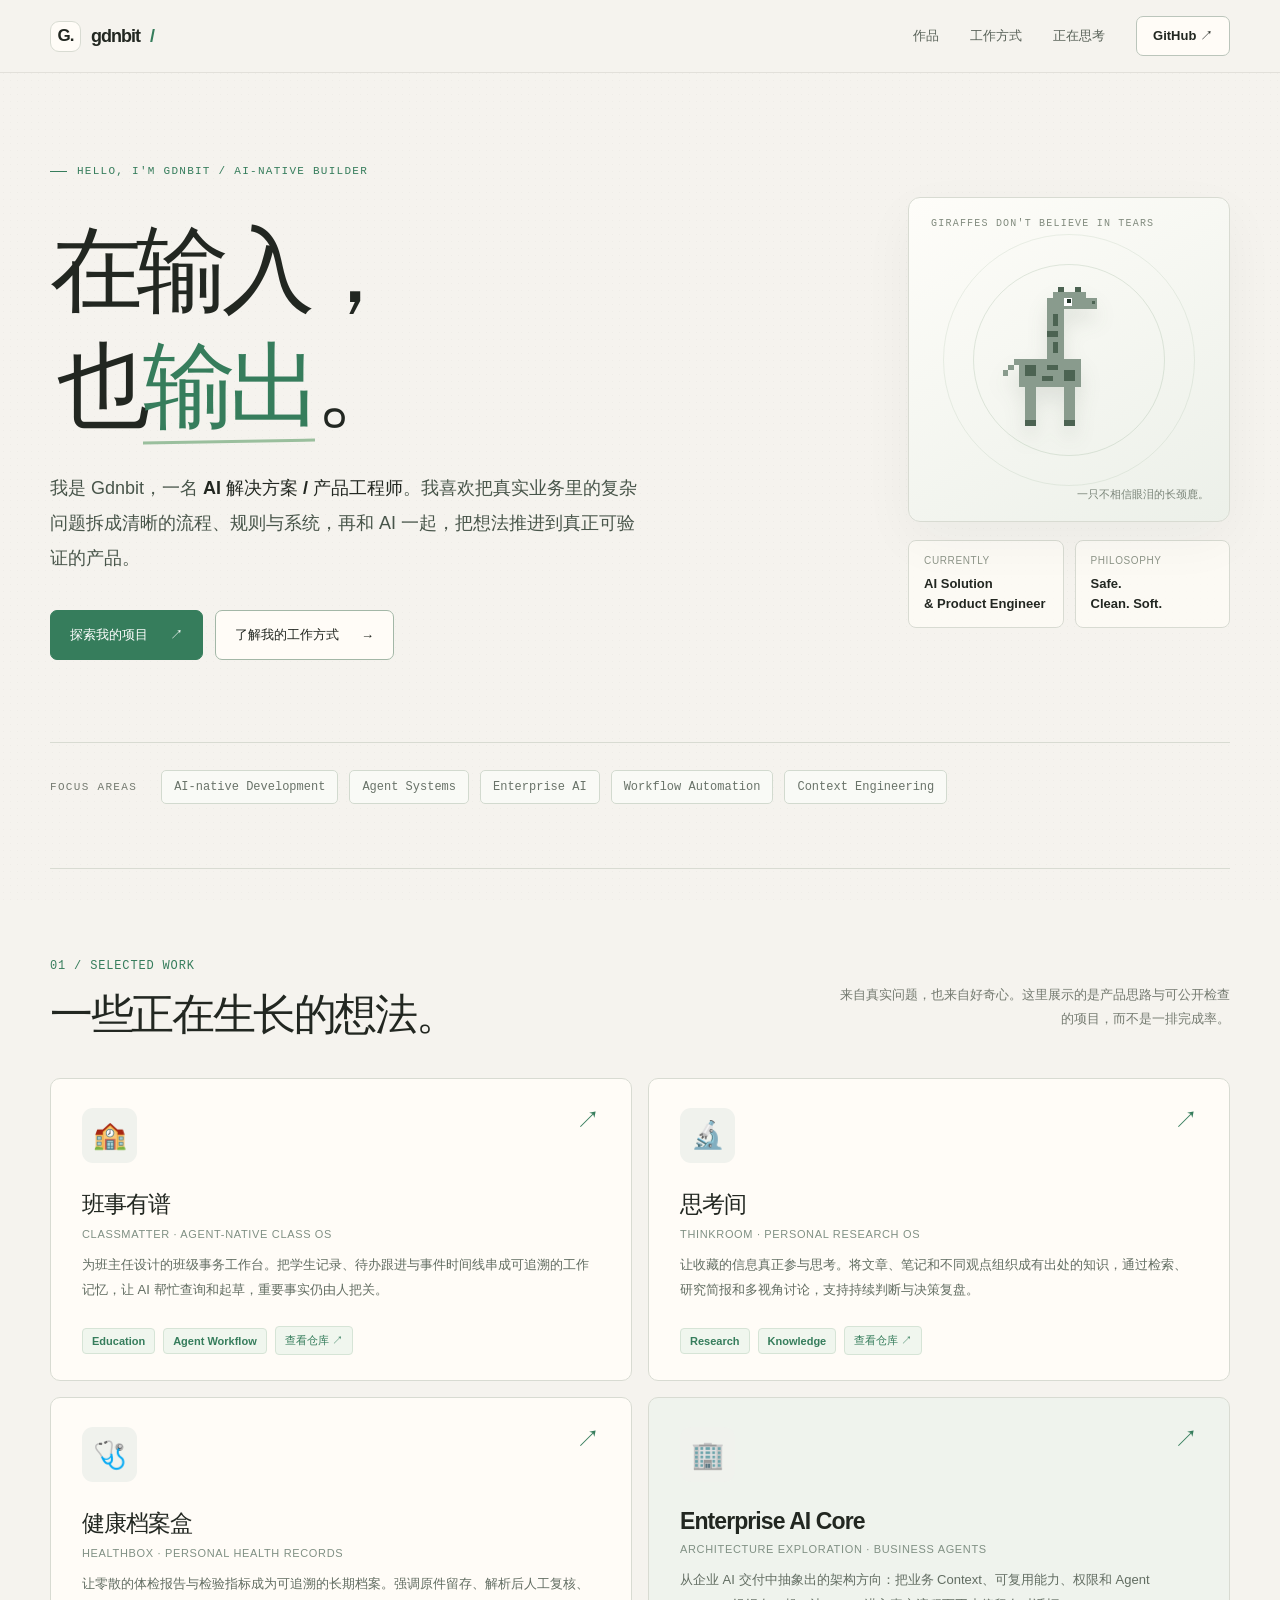
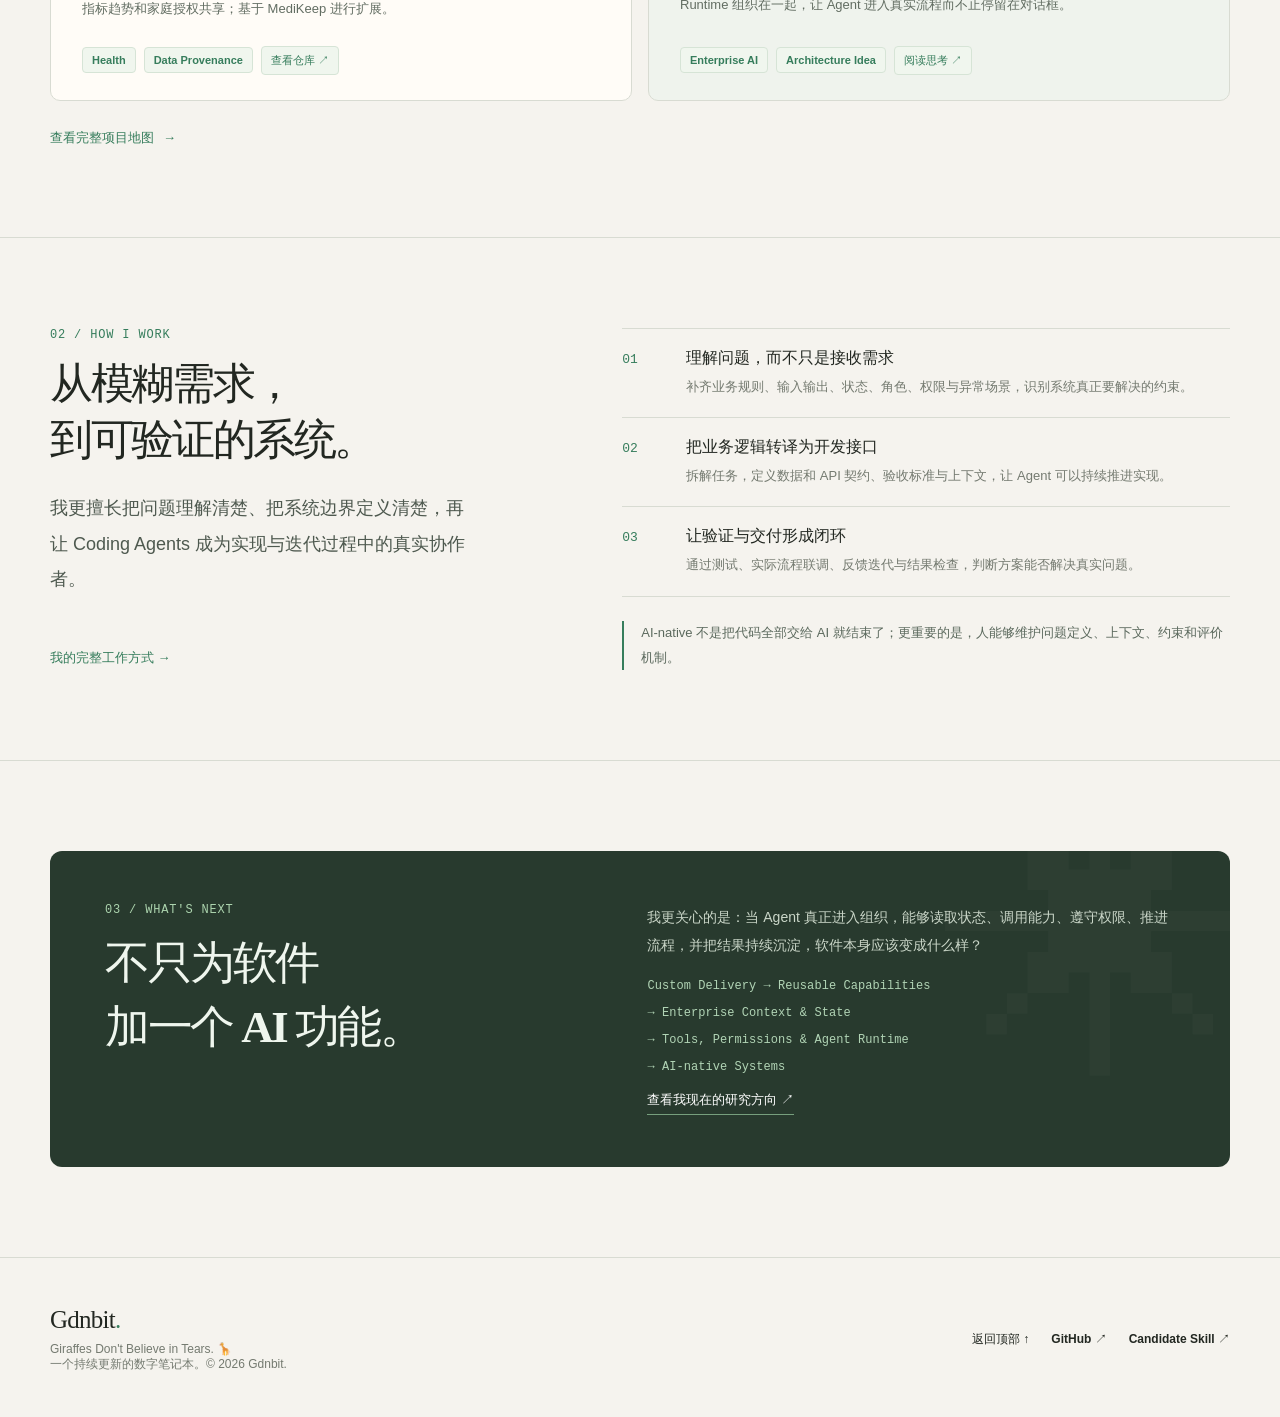
==== docs/index.html @ 3e3e1d77 "feat(portfolio): add standalone static portfolio site ready for GitHub Pages" ====
<!doctype html>
<html lang="zh-CN">
<head>
  <meta charset="utf-8">
  <meta name="viewport" content="width=device-width, initial-scale=1, viewport-fit=cover">
  <meta name="theme-color" content="#f5f3ee">
  <meta name="description" content="Gdnbit — AI 解决方案与产品工程师。把真实业务需求拆成流程、规则与系统，用 AI-native 的方式实现、验证和交付。作品集：ClassMatter、ThinkRoom、HealthBox。">
  <meta property="og:type" content="website">
  <meta property="og:locale" content="zh_CN">
  <meta property="og:title" content="Gdnbit · 在输入，也输出">
  <meta property="og:description" content="AI Solution & Product Engineer. Business → Systems → Agents → Outcomes.">
  <meta name="color-scheme" content="light dark">
  <title>Gdnbit · 在输入，也输出 — AI Solution & Product Engineer</title>
  <style>
    :root{--bg:#f5f3ee;--paper:#fffcf7;--ink:#222721;--muted:#747a70;--line:#d8dbd2;--green:#367d5c;--green-soft:#e8f0e7;--orange:#b07b48;--shadow:0 18px 54px rgba(33,43,35,.045);font-synthesis:none;color-scheme:light}
    *{box-sizing:border-box}
    html{scroll-behavior:smooth;scroll-padding-top:88px}
    body{margin:0;background:var(--bg);color:var(--ink);font-family:-apple-system,BlinkMacSystemFont,"Segoe UI","Noto Sans SC","Microsoft YaHei",sans-serif;-webkit-font-smoothing:antialiased}
    body::before{content:"";position:fixed;inset:0;pointer-events:none;background-image:radial-gradient(#72786c 0.46px,transparent 0.46px);background-size:7px 7px;opacity:.045;z-index:0}
    a{color:inherit;text-decoration:none}
    a:focus-visible,button:focus-visible{outline:3px solid var(--green);outline-offset:4px;border-radius:3px}
    ::selection{background:#b6d6bb;color:#1b2c1f}
    .wrap{width:min(1180px,calc(100% - 72px));margin-inline:auto;position:relative}
    .top{position:sticky;top:0;z-index:10;backdrop-filter:blur(16px);-webkit-backdrop-filter:blur(16px);border-bottom:1px solid rgba(153,161,150,.22);background:rgba(245,243,238,.9)}
    .top .wrap{height:72px;display:flex;align-items:center;justify-content:space-between;gap:20px}
    .brand{display:inline-flex;align-items:center;gap:10px;font-size:18px;letter-spacing:-.055em;font-weight:800}
    .brand-mark{width:31px;height:31px;display:grid;place-items:center;border:1px solid var(--line);border-radius:9px;background:var(--paper);font-size:17px;font-weight:650}
    .nav{display:flex;align-items:center;gap:31px;font-size:13px;color:#596259}
    .nav a{transition:color .2s}
    .nav a:hover{color:var(--green)}
    .nav .nav-highlight{padding:10px 16px;border:1px solid #bbc5bb;border-radius:7px;background:var(--paper);font-weight:650;color:var(--ink)}
    .nav .nav-highlight:hover{border-color:var(--green);color:var(--green)}
    .hero{padding:91px 0 81px;min-height:670px;display:grid;grid-template-columns:minmax(0,1.42fr) minmax(260px,.58fr);gap:70px;align-items:center;border-bottom:1px solid var(--line)}
    .eyebrow{font-family:"SFMono-Regular",Consolas,Monaco,monospace;letter-spacing:.115em;font-size:11px;color:var(--green);text-transform:uppercase;display:flex;gap:10px;align-items:center}
    .eyebrow::before{content:"";width:17px;height:1px;background:var(--green)}
    h1,h2,h3,p{margin-top:0}
    h1{font-family:Georgia,"Songti SC","Noto Serif SC",SimSun,serif;font-weight:550;font-size:clamp(57px,7.3vw,102px);line-height:1.24;letter-spacing:-.075em;margin:36px 0 26px}
    h1 .offset{display:block;padding-left:.08em}
    h1 em{font-style:normal;color:var(--green);font-weight:700;position:relative}
    h1 em::after{content:"";position:absolute;bottom:-.05em;left:0;width:100%;height:3px;background:#9abf9d;transform:rotate(-1deg)}
    .lede{font-size:18px;line-height:1.95;color:#48554a;max-width:600px}
    .lede strong{color:var(--ink);font-weight:650}
    .hero-actions{display:flex;flex-wrap:wrap;align-items:center;gap:12px;margin-top:34px}
    .btn{display:inline-flex;align-items:center;gap:22px;justify-content:center;padding:14px 19px;min-height:50px;border:1px solid #a3b7a7;border-radius:7px;font-size:13px;font-weight:700;transition:transform .18s,background .18s,border-color .18s}
    .btn:hover{transform:translateY(-2px)}
    .btn-primary{background:var(--green);border-color:var(--green);color:white}
    .btn-primary:hover{background:#286b4b}
    .btn-secondary{background:var(--paper);color:var(--ink)}
    .btn-secondary:hover{border-color:var(--green)}
    .hero-side{align-self:stretch;display:flex;flex-direction:column;justify-content:center;gap:18px}
    .mascot-card{border:1px solid var(--line);border-radius:12px;background:linear-gradient(150deg,#fefdf9,#ecf0e9);height:325px;display:flex;flex-direction:column;justify-content:center;align-items:center;position:relative;overflow:hidden;box-shadow:var(--shadow)}
    .mascot-card::before{content:"";width:250px;height:250px;border:1px solid rgba(100,141,103,.12);position:absolute;border-radius:50%}
    .mascot-card::after{content:"";width:190px;height:190px;border:1px solid rgba(100,141,103,.18);position:absolute;border-radius:50%}
    .giraffe{width:145px;position:relative;z-index:1;filter:drop-shadow(0 12px 10px rgba(43,67,42,.11));animation:bob 5s ease-in-out infinite}
    .side-label{position:absolute;left:22px;top:20px;font:10px Consolas,monospace;letter-spacing:.12em;color:#818b7e}
    .side-caption{position:absolute;right:20px;bottom:19px;font-size:11px;color:#7a8579}
    .side-facts{display:grid;grid-template-columns:1fr 1fr;gap:11px}
    .fact{border:1px solid var(--line);border-radius:8px;padding:14px 15px;background:rgba(255,252,247,.72)}
    .fact .label{font-size:10px;color:#8d9588;letter-spacing:.06em;text-transform:uppercase}
    .fact b{font-size:13px;display:block;line-height:1.5;margin-top:8px;font-weight:650}
    .ticker{display:flex;gap:11px;align-items:center;flex-wrap:wrap;padding:27px 0 64px;border-bottom:1px solid var(--line)}
    .ticker-label{font-size:11px;letter-spacing:.12em;color:var(--muted);font-family:Consolas,monospace;margin-right:13px}
    .tag{font:12px Consolas,monospace;color:#697369;border:1px solid #d2dacf;border-radius:5px;padding:9px 12px;background:#f9faf6}
    section.area{padding:90px 0;border-bottom:1px solid var(--line)}
    .section-head{display:flex;align-items:end;justify-content:space-between;gap:22px;margin-bottom:35px}
    .section-number{font:12px Consolas,monospace;color:var(--green);margin-bottom:14px;letter-spacing:.07em}
    h2{font-size:clamp(30px,3.5vw,43px);letter-spacing:-.055em;font-weight:750;line-height:1.3;margin-bottom:0}
    .section-sub{font-size:13px;color:var(--muted);line-height:1.8;max-width:390px;text-align:right}
    .project-grid{display:grid;grid-template-columns:repeat(2,minmax(0,1fr));gap:16px}
    .project{border:1px solid var(--line);background:var(--paper);padding:29px 31px 25px;min-height:280px;border-radius:10px;display:flex;flex-direction:column;transition:transform .22s,box-shadow .22s,border-color .22s}
    .project:hover{transform:translateY(-4px);box-shadow:var(--shadow);border-color:#b2c2b3}
    .project-top{display:flex;align-items:start;justify-content:space-between;gap:20px}
    .project-icon{font-size:27px;display:grid;place-items:center;width:55px;height:55px;border-radius:11px;background:#f0f2ed}
    .project-arrow{font-size:24px;color:var(--green);line-height:1;transition:transform .2s}
    .project:hover .project-arrow{transform:translate(3px,-3px)}
    .project h3{font-size:23px;letter-spacing:-.04em;margin:26px 0 8px}
    .project .english{color:#809084;font-size:11px;letter-spacing:.06em}
    .project p{font-size:13px;color:#626d62;line-height:1.9;margin:13px 0 24px;flex:1}
    .project .project-foot{font-size:11px;color:var(--green);display:flex;align-items:center;gap:8px;flex-wrap:wrap;font-weight:650}
    .project .project-foot span{border:1px solid #d6e4d6;background:#f0f6ee;border-radius:4px;padding:6px 9px}
    .project:last-child{background:#eff3ed}
    .more-link{display:inline-flex;align-items:center;gap:9px;font-size:13px;color:var(--green);font-weight:650;margin-top:28px}
    .more-link:hover{text-decoration:underline;text-underline-offset:4px}
    .work-grid{display:grid;grid-template-columns:.9fr 1.1fr;gap:75px}
    .work-intro{font-size:18px;line-height:1.95;color:#4e594f;max-width:420px;margin:24px 0}
    .work-points{border-top:1px solid var(--line)}
    .work-point{display:grid;grid-template-columns:52px 1fr;gap:12px;padding:19px 0;border-bottom:1px solid var(--line)}
    .work-point .idx{font:13px Consolas,monospace;color:var(--green);padding-top:4px}
    .work-point h3{font-size:16px;margin-bottom:6px}
    .work-point p{font-size:13px;color:var(--muted);line-height:1.8;margin-bottom:0}
    .note{border-left:2px solid var(--green);padding-left:17px;color:#5b695d;font-size:13px;line-height:1.9;margin-top:24px}
    .now-card{background:#283a2e;border-radius:12px;padding:52px 55px;display:grid;grid-template-columns:.95fr 1.05fr;gap:65px;color:#eff6ee;overflow:hidden;position:relative}
    .now-card::after{content:"✳";position:absolute;top:-100px;right:-45px;font-size:330px;color:rgba(255,255,255,.025)}
    .now-card .section-number{color:#acd4ae}
    .now-card h2{font-family:Georgia,"Songti SC","Noto Serif SC",serif;font-weight:600;font-size:clamp(34px,3.5vw,50px);line-height:1.43}
    .now-card p{color:#cad6c8;font-size:14px;line-height:2}
    .now-card .chain{font:12px/2.25 Consolas,monospace;color:#b1d4b5;letter-spacing:.005em}
    .now-card a{color:white;display:inline-flex;gap:8px;align-items:center;border-bottom:1px solid #769f7d;padding-bottom:5px;font-size:13px;margin-top:10px}
    .footer{padding:48px 0 44px;display:flex;justify-content:space-between;align-items:center;gap:26px}
    .footer .signature{font:25px Georgia,serif;letter-spacing:-.03em}
    .footer .fine{font-size:12px;color:var(--muted);margin-top:8px}
    .footer .links{display:flex;gap:22px;font-size:12px;font-weight:650}
    .footer .links a:hover{color:var(--green)}
    .sr-only{position:absolute;width:1px;height:1px;padding:0;margin:-1px;overflow:hidden;clip:rect(0,0,0,0);white-space:nowrap;border:0}
    @keyframes bob{0%,100%{transform:translateY(0) rotate(-1deg)}50%{transform:translateY(-8px) rotate(1deg)}}
    @media(max-width:900px){
      .wrap{width:min(100% - 44px,720px)}.hero{grid-template-columns:1fr;min-height:auto;padding:76px 0 55px;gap:46px}.hero-side{display:grid;grid-template-columns:1fr .65fr;gap:15px}
      .mascot-card{height:215px}.giraffe{width:110px}.side-facts{grid-template-columns:1fr;align-content:center}.fact{padding:15px}
      .work-grid{grid-template-columns:1fr;gap:25px}.now-card{gap:22px;padding:35px;grid-template-columns:1fr}.ticker{padding-bottom:42px}
    }
    @media(max-width:600px){
      .wrap{width:calc(100% - 36px)}.top .wrap{height:64px}.brand{font-size:17px}.nav{gap:13px;font-size:12px}.nav a:nth-child(2),.nav a:nth-child(3){display:none}
      .nav .nav-highlight{padding:9px 11px}.hero{padding:55px 0 42px;gap:32px}h1{font-size:clamp(52px,13vw,78px);margin:30px 0 21px}.lede{font-size:15px}
      .hero-side{grid-template-columns:1fr .86fr}.mascot-card{height:174px}.giraffe{width:89px}.side-label{font-size:9px;left:12px;top:12px}.side-caption{display:none}
      .fact{padding:9px 11px}.fact .label{font-size:9px}.fact b{font-size:11px;margin-top:4px}
      .hero-actions{gap:10px}.btn{min-height:47px;padding:12px 13px;font-size:12px;gap:10px}
      .ticker{padding:19px 0 37px;gap:8px}.ticker-label{display:block;width:100%}.tag{padding:7px 9px;font-size:10px}
      section.area{padding:67px 0}.section-head{display:block}.section-sub{text-align:left;margin:14px 0 0}
      .project-grid{grid-template-columns:1fr;gap:12px}.project{padding:24px;min-height:245px}.project h3{margin-top:19px}.project p{margin-bottom:16px}
      .now-card{padding:28px 23px}.footer{align-items:start;flex-direction:column;gap:22px;padding:37px 0}.footer .links{gap:18px}
    }
    @media(prefers-reduced-motion:reduce){html{scroll-behavior:auto}.giraffe{animation:none}.project,.btn,.project-arrow{transition:none}}
    @media(prefers-color-scheme:dark){
      :root{--bg:#171d18;--paper:#202820;--ink:#edf3e9;--muted:#9aa99a;--line:#3d4b3e;--green:#91c79f;--green-soft:#24392a;--shadow:0 18px 54px rgba(0,0,0,.18);color-scheme:dark}
      .top{background:rgba(23,29,24,.90);border-color:#425144}.brand-mark,.nav .nav-highlight{background:var(--paper)}
      .nav{color:#bdcabb}.lede,.work-intro{color:#b9c9b7}.fact{background:#242e24}.fact .label{color:#a6b6a5}
      .mascot-card{background:linear-gradient(150deg,#273327,#1f2921)}.mascot-card::before,.mascot-card::after{border-color:rgba(150,194,148,.13)}
      .tag{background:#222c23;border-color:#425144;color:#b2c9b5}.project{background:var(--paper)}.project:last-child{background:#28372b}
      .project-icon{background:#303d31}.project p{color:#bbc9ba}.project .project-foot span{background:#2e4433;border-color:#446449}
      .note{color:#bacbbb}.side-label,.side-caption,.project .english{color:#a6b6a3}.now-card{background:#284232}
    }
  </style>
</head>
<body>
  <a class="sr-only" href="#main">跳转到主要内容</a>
  <header class="top">
    <div class="wrap">
      <a class="brand" href="#top" aria-label="Gdnbit 网站首页"><span class="brand-mark" aria-hidden="true">G.</span> gdnbit<span style="color:var(--green)">/</span></a>
      <nav class="nav" aria-label="主要导航">
        <a href="#projects">作品</a><a href="#approach">工作方式</a><a href="#thinking">正在思考</a>
        <a class="nav-highlight" href="https://github.com/Gdnbit" target="_blank" rel="noopener noreferrer">GitHub ↗</a>
      </nav>
    </div>
  </header>

  <main id="main">
    <div class="wrap" id="top">
      <div class="hero">
        <div>
          <div class="eyebrow">Hello, I'm Gdnbit / AI-native builder</div>
          <h1>在输入，<span class="offset">也<em>输出</em>。</span></h1>
          <p class="lede">我是 Gdnbit，一名 <strong>AI 解决方案 / 产品工程师</strong>。我喜欢把真实业务里的复杂问题拆成清晰的流程、规则与系统，再和 AI 一起，把想法推进到真正可验证的产品。</p>
          <div class="hero-actions">
            <a class="btn btn-primary" href="#projects">探索我的项目 <span aria-hidden="true">↗</span></a>
            <a class="btn btn-secondary" href="https://github.com/Gdnbit/Gdnbit/blob/main/WORK.md" target="_blank" rel="noopener noreferrer">了解我的工作方式 <span aria-hidden="true">→</span></a>
          </div>
        </div>
        <aside class="hero-side" aria-label="关于 Gdnbit">
          <div class="mascot-card">
            <span class="side-label">GIRAFFES DON'T BELIEVE IN TEARS</span>
            <svg class="giraffe" viewBox="0 0 26 28" xmlns="http://www.w3.org/2000/svg" role="img" aria-label="Gdnbit 的像素长颈鹿标志" shape-rendering="crispEdges">
              <g fill="#899b8d"><rect x="3" y="14" width="1" height="1"/><rect x="2" y="15" width="1" height="1"/><rect x="1" y="16" width="1" height="1"/><rect x="4" y="14" width="11" height="5"/><rect x="5" y="19" width="2" height="6"/><rect x="12" y="19" width="2" height="6"/><rect x="9" y="5" width="3" height="9"/><rect x="10" y="2" width="6" height="1"/><rect x="9" y="3" width="7" height="2"/><rect x="16" y="3" width="2" height="2"/></g>
              <g fill="#4c6352"><rect x="5" y="15" width="2" height="2"/><rect x="9" y="15" width="2" height="1"/><rect x="8" y="17" width="2" height="1"/><rect x="12" y="16" width="2" height="2"/><rect x="5" y="25" width="2" height="1"/><rect x="12" y="25" width="2" height="1"/><rect x="10" y="6" width="1" height="2"/><rect x="9" y="9" width="2" height="1"/><rect x="10" y="11" width="1" height="2"/><rect x="11" y="1" width="1" height="1"/><rect x="14" y="1" width="1" height="1"/><rect x="17" y="3.5" width=".6" height=".6"/></g>
              <rect x="12" y="3" width="1.5" height="1.5" rx=".3" fill="#ffffff"/><rect x="12.5" y="3.3" width=".7" height=".7" fill="#23362b"/>
            </svg>
            <span class="side-caption">一只不相信眼泪的长颈鹿。</span>
          </div>
          <div class="side-facts">
            <div class="fact"><div class="label">CURRENTLY</div><b>AI Solution<br> & Product Engineer</b></div>
            <div class="fact"><div class="label">PHILOSOPHY</div><b>Safe.<br> Clean. Soft.</b></div>
          </div>
        </aside>
      </div>
      <div class="ticker" aria-label="关注的领域"><span class="ticker-label">FOCUS AREAS</span><span class="tag">AI-native Development</span><span class="tag">Agent Systems</span><span class="tag">Enterprise AI</span><span class="tag">Workflow Automation</span><span class="tag">Context Engineering</span></div>
    </div>

    <section class="area" id="projects" aria-labelledby="project-title">
      <div class="wrap">
        <div class="section-head">
          <div><div class="section-number">01 / SELECTED WORK</div><h2 id="project-title">一些正在生长的想法。</h2></div>
          <p class="section-sub">来自真实问题，也来自好奇心。这里展示的是产品思路与可公开检查的项目，而不是一排完成率。</p>
        </div>
        <div class="project-grid">
          <a class="project" href="https://github.com/Gdnbit/classmatter" target="_blank" rel="noopener noreferrer">
            <div class="project-top"><span class="project-icon" aria-hidden="true">🏫</span><span class="project-arrow" aria-hidden="true">↗</span></div>
            <h3>班事有谱</h3><span class="english">CLASSMATTER · AGENT-NATIVE CLASS OS</span>
            <p>为班主任设计的班级事务工作台。把学生记录、待办跟进与事件时间线串成可追溯的工作记忆，让 AI 帮忙查询和起草，重要事实仍由人把关。</p>
            <div class="project-foot"><span>Education</span><span>Agent Workflow</span><span>查看仓库 ↗</span></div>
          </a>
          <a class="project" href="https://github.com/Gdnbit/thinkroom" target="_blank" rel="noopener noreferrer">
            <div class="project-top"><span class="project-icon" aria-hidden="true">🔬</span><span class="project-arrow" aria-hidden="true">↗</span></div>
            <h3>思考间</h3><span class="english">THINKROOM · PERSONAL RESEARCH OS</span>
            <p>让收藏的信息真正参与思考。将文章、笔记和不同观点组织成有出处的知识，通过检索、研究简报和多视角讨论，支持持续判断与决策复盘。</p>
            <div class="project-foot"><span>Research</span><span>Knowledge</span><span>查看仓库 ↗</span></div>
          </a>
          <a class="project" href="https://github.com/Gdnbit/healthbox" target="_blank" rel="noopener noreferrer">
            <div class="project-top"><span class="project-icon" aria-hidden="true">🩺</span><span class="project-arrow" aria-hidden="true">↗</span></div>
            <h3>健康档案盒</h3><span class="english">HEALTHBOX · PERSONAL HEALTH RECORDS</span>
            <p>让零散的体检报告与检验指标成为可追溯的长期档案。强调原件留存、解析后人工复核、指标趋势和家庭授权共享；基于 MediKeep 进行扩展。</p>
            <div class="project-foot"><span>Health</span><span>Data Provenance</span><span>查看仓库 ↗</span></div>
          </a>
          <a class="project" href="https://github.com/Gdnbit/Gdnbit/blob/main/NOW.md" target="_blank" rel="noopener noreferrer">
            <div class="project-top"><span class="project-icon" aria-hidden="true">🏢</span><span class="project-arrow" aria-hidden="true">↗</span></div>
            <h3>Enterprise AI Core</h3><span class="english">ARCHITECTURE EXPLORATION · BUSINESS AGENTS</span>
            <p>从企业 AI 交付中抽象出的架构方向：把业务 Context、可复用能力、权限和 Agent Runtime 组织在一起，让 Agent 进入真实流程而不止停留在对话框。</p>
            <div class="project-foot"><span>Enterprise AI</span><span>Architecture Idea</span><span>阅读思考 ↗</span></div>
          </a>
        </div>
        <a class="more-link" href="https://github.com/Gdnbit/Gdnbit/blob/main/PROJECTS.md" target="_blank" rel="noopener noreferrer">查看完整项目地图 <span aria-hidden="true">→</span></a>
      </div>
    </section>

    <section class="area" id="approach" aria-labelledby="approach-title">
      <div class="wrap work-grid">
        <div>
          <div class="section-number">02 / HOW I WORK</div>
          <h2 id="approach-title">从模糊需求，<br>到可验证的系统。</h2>
          <p class="work-intro">我更擅长把问题理解清楚、把系统边界定义清楚，再让 Coding Agents 成为实现与迭代过程中的真实协作者。</p>
          <a class="more-link" href="https://github.com/Gdnbit/Gdnbit/blob/main/WORK.md" target="_blank" rel="noopener noreferrer">我的完整工作方式 →</a>
        </div>
        <div class="work-points">
          <div class="work-point"><div class="idx">01</div><div><h3>理解问题，而不只是接收需求</h3><p>补齐业务规则、输入输出、状态、角色、权限与异常场景，识别系统真正要解决的约束。</p></div></div>
          <div class="work-point"><div class="idx">02</div><div><h3>把业务逻辑转译为开发接口</h3><p>拆解任务，定义数据和 API 契约、验收标准与上下文，让 Agent 可以持续推进实现。</p></div></div>
          <div class="work-point"><div class="idx">03</div><div><h3>让验证与交付形成闭环</h3><p>通过测试、实际流程联调、反馈迭代与结果检查，判断方案能否解决真实问题。</p></div></div>
          <div class="note">AI-native 不是把代码全部交给 AI 就结束了；更重要的是，人能够维护问题定义、上下文、约束和评价机制。</div>
        </div>
      </div>
    </section>

    <section class="area" id="thinking" aria-labelledby="thinking-title">
      <div class="wrap">
        <div class="now-card">
          <div>
            <div class="section-number">03 / WHAT'S NEXT</div>
            <h2 id="thinking-title">不只为软件<br>加一个 AI 功能。</h2>
          </div>
          <div>
            <p>我更关心的是：当 Agent 真正进入组织，能够读取状态、调用能力、遵守权限、推进流程，并把结果持续沉淀，软件本身应该变成什么样？</p>
            <div class="chain" aria-label="研究路径">Custom Delivery → Reusable Capabilities<br>→ Enterprise Context &amp; State<br>→ Tools, Permissions &amp; Agent Runtime<br>→ AI-native Systems</div>
            <a href="https://github.com/Gdnbit/Gdnbit/blob/main/NOW.md" target="_blank" rel="noopener noreferrer">查看我现在的研究方向 ↗</a>
          </div>
        </div>
      </div>
    </section>
  </main>
  <footer class="wrap footer">
    <div><div class="signature">Gdnbit<span style="color:var(--green)">.</span></div><div class="fine">Giraffes Don't Believe in Tears. 🦒<br>一个持续更新的数字笔记本。© <span id="year">2026</span> Gdnbit.</div></div>
    <div class="links"><a href="#top">返回顶部 ↑</a><a href="https://github.com/Gdnbit" target="_blank" rel="noopener noreferrer">GitHub ↗</a><a href="https://github.com/Gdnbit/Gdnbit/tree/main/skills/gdnbit-candidate" target="_blank" rel="noopener noreferrer">Candidate Skill ↗</a></div>
  </footer>
  <script>document.getElementById('year').textContent=new Date().getFullYear();</script>
</body>
</html>
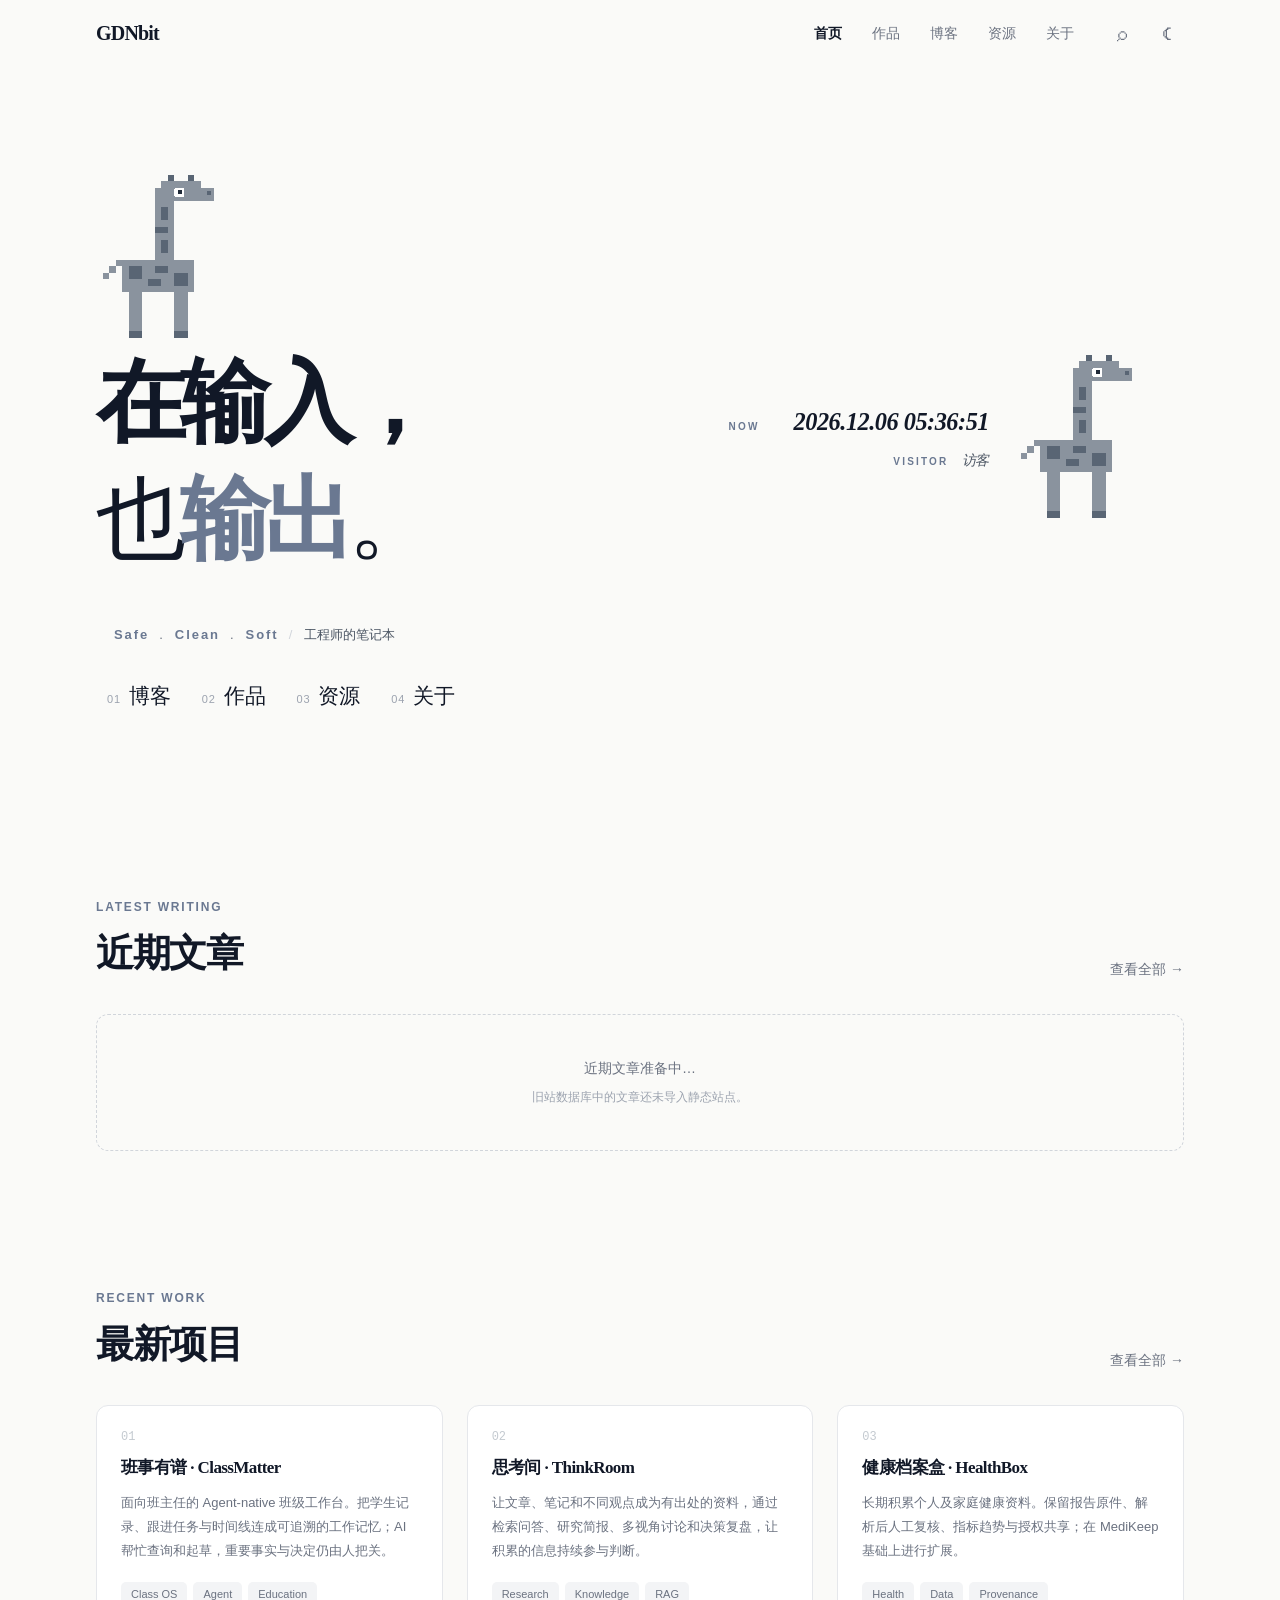
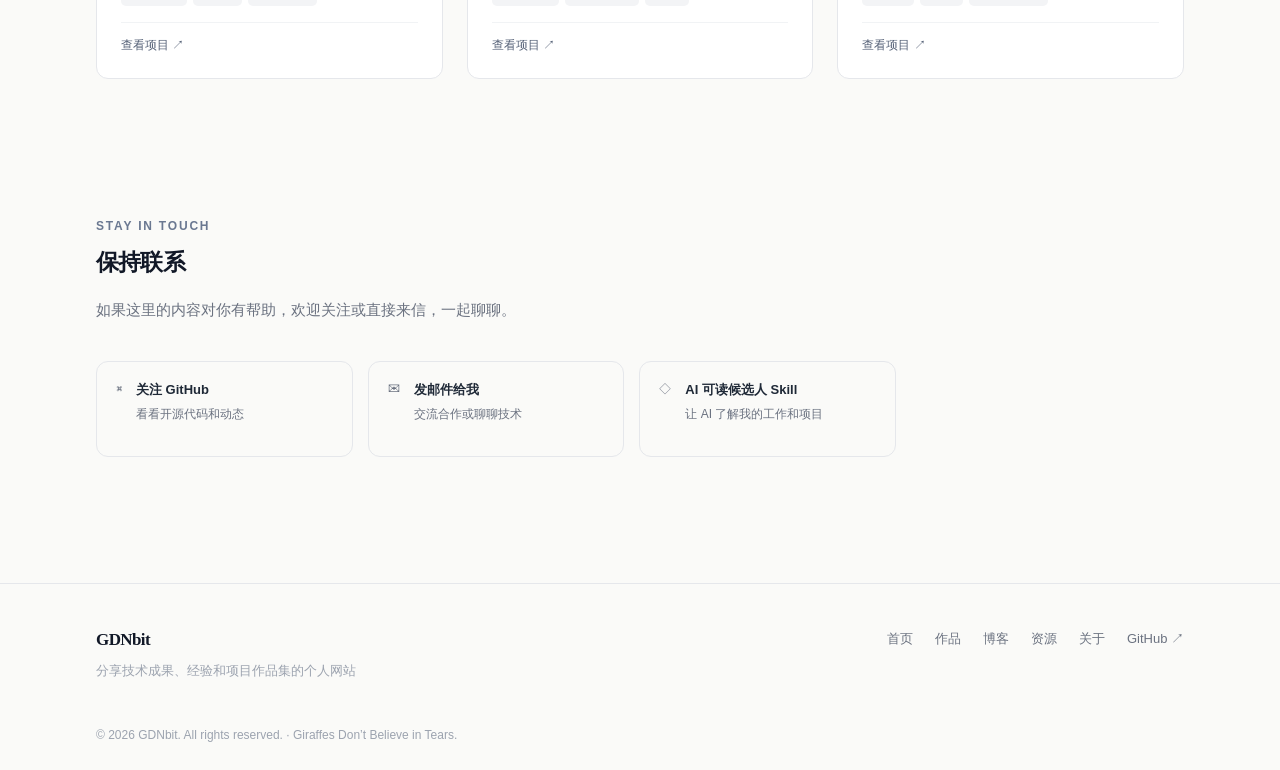
==== commit 87b99fa3: "feat(portfolio): replace redesigned homepage with layout faithful to original GDNbit-Web frontend" ====
--- a/docs/index.html
+++ b/docs/index.html
@@ -1,252 +1,17 @@
 <!doctype html>
-<html lang="zh-CN">
-<head>
-  <meta charset="utf-8">
-  <meta name="viewport" content="width=device-width, initial-scale=1, viewport-fit=cover">
-  <meta name="theme-color" content="#f5f3ee">
-  <meta name="description" content="Gdnbit — AI 解决方案与产品工程师。把真实业务需求拆成流程、规则与系统，用 AI-native 的方式实现、验证和交付。作品集：ClassMatter、ThinkRoom、HealthBox。">
-  <meta property="og:type" content="website">
-  <meta property="og:locale" content="zh_CN">
-  <meta property="og:title" content="Gdnbit · 在输入，也输出">
-  <meta property="og:description" content="AI Solution & Product Engineer. Business → Systems → Agents → Outcomes.">
-  <meta name="color-scheme" content="light dark">
-  <title>Gdnbit · 在输入，也输出 — AI Solution & Product Engineer</title>
-  <style>
-    :root{--bg:#f5f3ee;--paper:#fffcf7;--ink:#222721;--muted:#747a70;--line:#d8dbd2;--green:#367d5c;--green-soft:#e8f0e7;--orange:#b07b48;--shadow:0 18px 54px rgba(33,43,35,.045);font-synthesis:none;color-scheme:light}
-    *{box-sizing:border-box}
-    html{scroll-behavior:smooth;scroll-padding-top:88px}
-    body{margin:0;background:var(--bg);color:var(--ink);font-family:-apple-system,BlinkMacSystemFont,"Segoe UI","Noto Sans SC","Microsoft YaHei",sans-serif;-webkit-font-smoothing:antialiased}
-    body::before{content:"";position:fixed;inset:0;pointer-events:none;background-image:radial-gradient(#72786c 0.46px,transparent 0.46px);background-size:7px 7px;opacity:.045;z-index:0}
-    a{color:inherit;text-decoration:none}
-    a:focus-visible,button:focus-visible{outline:3px solid var(--green);outline-offset:4px;border-radius:3px}
-    ::selection{background:#b6d6bb;color:#1b2c1f}
-    .wrap{width:min(1180px,calc(100% - 72px));margin-inline:auto;position:relative}
-    .top{position:sticky;top:0;z-index:10;backdrop-filter:blur(16px);-webkit-backdrop-filter:blur(16px);border-bottom:1px solid rgba(153,161,150,.22);background:rgba(245,243,238,.9)}
-    .top .wrap{height:72px;display:flex;align-items:center;justify-content:space-between;gap:20px}
-    .brand{display:inline-flex;align-items:center;gap:10px;font-size:18px;letter-spacing:-.055em;font-weight:800}
-    .brand-mark{width:31px;height:31px;display:grid;place-items:center;border:1px solid var(--line);border-radius:9px;background:var(--paper);font-size:17px;font-weight:650}
-    .nav{display:flex;align-items:center;gap:31px;font-size:13px;color:#596259}
-    .nav a{transition:color .2s}
-    .nav a:hover{color:var(--green)}
-    .nav .nav-highlight{padding:10px 16px;border:1px solid #bbc5bb;border-radius:7px;background:var(--paper);font-weight:650;color:var(--ink)}
-    .nav .nav-highlight:hover{border-color:var(--green);color:var(--green)}
-    .hero{padding:91px 0 81px;min-height:670px;display:grid;grid-template-columns:minmax(0,1.42fr) minmax(260px,.58fr);gap:70px;align-items:center;border-bottom:1px solid var(--line)}
-    .eyebrow{font-family:"SFMono-Regular",Consolas,Monaco,monospace;letter-spacing:.115em;font-size:11px;color:var(--green);text-transform:uppercase;display:flex;gap:10px;align-items:center}
-    .eyebrow::before{content:"";width:17px;height:1px;background:var(--green)}
-    h1,h2,h3,p{margin-top:0}
-    h1{font-family:Georgia,"Songti SC","Noto Serif SC",SimSun,serif;font-weight:550;font-size:clamp(57px,7.3vw,102px);line-height:1.24;letter-spacing:-.075em;margin:36px 0 26px}
-    h1 .offset{display:block;padding-left:.08em}
-    h1 em{font-style:normal;color:var(--green);font-weight:700;position:relative}
-    h1 em::after{content:"";position:absolute;bottom:-.05em;left:0;width:100%;height:3px;background:#9abf9d;transform:rotate(-1deg)}
-    .lede{font-size:18px;line-height:1.95;color:#48554a;max-width:600px}
-    .lede strong{color:var(--ink);font-weight:650}
-    .hero-actions{display:flex;flex-wrap:wrap;align-items:center;gap:12px;margin-top:34px}
-    .btn{display:inline-flex;align-items:center;gap:22px;justify-content:center;padding:14px 19px;min-height:50px;border:1px solid #a3b7a7;border-radius:7px;font-size:13px;font-weight:700;transition:transform .18s,background .18s,border-color .18s}
-    .btn:hover{transform:translateY(-2px)}
-    .btn-primary{background:var(--green);border-color:var(--green);color:white}
-    .btn-primary:hover{background:#286b4b}
-    .btn-secondary{background:var(--paper);color:var(--ink)}
-    .btn-secondary:hover{border-color:var(--green)}
-    .hero-side{align-self:stretch;display:flex;flex-direction:column;justify-content:center;gap:18px}
-    .mascot-card{border:1px solid var(--line);border-radius:12px;background:linear-gradient(150deg,#fefdf9,#ecf0e9);height:325px;display:flex;flex-direction:column;justify-content:center;align-items:center;position:relative;overflow:hidden;box-shadow:var(--shadow)}
-    .mascot-card::before{content:"";width:250px;height:250px;border:1px solid rgba(100,141,103,.12);position:absolute;border-radius:50%}
-    .mascot-card::after{content:"";width:190px;height:190px;border:1px solid rgba(100,141,103,.18);position:absolute;border-radius:50%}
-    .giraffe{width:145px;position:relative;z-index:1;filter:drop-shadow(0 12px 10px rgba(43,67,42,.11));animation:bob 5s ease-in-out infinite}
-    .side-label{position:absolute;left:22px;top:20px;font:10px Consolas,monospace;letter-spacing:.12em;color:#818b7e}
-    .side-caption{position:absolute;right:20px;bottom:19px;font-size:11px;color:#7a8579}
-    .side-facts{display:grid;grid-template-columns:1fr 1fr;gap:11px}
-    .fact{border:1px solid var(--line);border-radius:8px;padding:14px 15px;background:rgba(255,252,247,.72)}
-    .fact .label{font-size:10px;color:#8d9588;letter-spacing:.06em;text-transform:uppercase}
-    .fact b{font-size:13px;display:block;line-height:1.5;margin-top:8px;font-weight:650}
-    .ticker{display:flex;gap:11px;align-items:center;flex-wrap:wrap;padding:27px 0 64px;border-bottom:1px solid var(--line)}
-    .ticker-label{font-size:11px;letter-spacing:.12em;color:var(--muted);font-family:Consolas,monospace;margin-right:13px}
-    .tag{font:12px Consolas,monospace;color:#697369;border:1px solid #d2dacf;border-radius:5px;padding:9px 12px;background:#f9faf6}
-    section.area{padding:90px 0;border-bottom:1px solid var(--line)}
-    .section-head{display:flex;align-items:end;justify-content:space-between;gap:22px;margin-bottom:35px}
-    .section-number{font:12px Consolas,monospace;color:var(--green);margin-bottom:14px;letter-spacing:.07em}
-    h2{font-size:clamp(30px,3.5vw,43px);letter-spacing:-.055em;font-weight:750;line-height:1.3;margin-bottom:0}
-    .section-sub{font-size:13px;color:var(--muted);line-height:1.8;max-width:390px;text-align:right}
-    .project-grid{display:grid;grid-template-columns:repeat(2,minmax(0,1fr));gap:16px}
-    .project{border:1px solid var(--line);background:var(--paper);padding:29px 31px 25px;min-height:280px;border-radius:10px;display:flex;flex-direction:column;transition:transform .22s,box-shadow .22s,border-color .22s}
-    .project:hover{transform:translateY(-4px);box-shadow:var(--shadow);border-color:#b2c2b3}
-    .project-top{display:flex;align-items:start;justify-content:space-between;gap:20px}
-    .project-icon{font-size:27px;display:grid;place-items:center;width:55px;height:55px;border-radius:11px;background:#f0f2ed}
-    .project-arrow{font-size:24px;color:var(--green);line-height:1;transition:transform .2s}
-    .project:hover .project-arrow{transform:translate(3px,-3px)}
-    .project h3{font-size:23px;letter-spacing:-.04em;margin:26px 0 8px}
-    .project .english{color:#809084;font-size:11px;letter-spacing:.06em}
-    .project p{font-size:13px;color:#626d62;line-height:1.9;margin:13px 0 24px;flex:1}
-    .project .project-foot{font-size:11px;color:var(--green);display:flex;align-items:center;gap:8px;flex-wrap:wrap;font-weight:650}
-    .project .project-foot span{border:1px solid #d6e4d6;background:#f0f6ee;border-radius:4px;padding:6px 9px}
-    .project:last-child{background:#eff3ed}
-    .more-link{display:inline-flex;align-items:center;gap:9px;font-size:13px;color:var(--green);font-weight:650;margin-top:28px}
-    .more-link:hover{text-decoration:underline;text-underline-offset:4px}
-    .work-grid{display:grid;grid-template-columns:.9fr 1.1fr;gap:75px}
-    .work-intro{font-size:18px;line-height:1.95;color:#4e594f;max-width:420px;margin:24px 0}
-    .work-points{border-top:1px solid var(--line)}
-    .work-point{display:grid;grid-template-columns:52px 1fr;gap:12px;padding:19px 0;border-bottom:1px solid var(--line)}
-    .work-point .idx{font:13px Consolas,monospace;color:var(--green);padding-top:4px}
-    .work-point h3{font-size:16px;margin-bottom:6px}
-    .work-point p{font-size:13px;color:var(--muted);line-height:1.8;margin-bottom:0}
-    .note{border-left:2px solid var(--green);padding-left:17px;color:#5b695d;font-size:13px;line-height:1.9;margin-top:24px}
-    .now-card{background:#283a2e;border-radius:12px;padding:52px 55px;display:grid;grid-template-columns:.95fr 1.05fr;gap:65px;color:#eff6ee;overflow:hidden;position:relative}
-    .now-card::after{content:"✳";position:absolute;top:-100px;right:-45px;font-size:330px;color:rgba(255,255,255,.025)}
-    .now-card .section-number{color:#acd4ae}
-    .now-card h2{font-family:Georgia,"Songti SC","Noto Serif SC",serif;font-weight:600;font-size:clamp(34px,3.5vw,50px);line-height:1.43}
-    .now-card p{color:#cad6c8;font-size:14px;line-height:2}
-    .now-card .chain{font:12px/2.25 Consolas,monospace;color:#b1d4b5;letter-spacing:.005em}
-    .now-card a{color:white;display:inline-flex;gap:8px;align-items:center;border-bottom:1px solid #769f7d;padding-bottom:5px;font-size:13px;margin-top:10px}
-    .footer{padding:48px 0 44px;display:flex;justify-content:space-between;align-items:center;gap:26px}
-    .footer .signature{font:25px Georgia,serif;letter-spacing:-.03em}
-    .footer .fine{font-size:12px;color:var(--muted);margin-top:8px}
-    .footer .links{display:flex;gap:22px;font-size:12px;font-weight:650}
-    .footer .links a:hover{color:var(--green)}
-    .sr-only{position:absolute;width:1px;height:1px;padding:0;margin:-1px;overflow:hidden;clip:rect(0,0,0,0);white-space:nowrap;border:0}
-    @keyframes bob{0%,100%{transform:translateY(0) rotate(-1deg)}50%{transform:translateY(-8px) rotate(1deg)}}
-    @media(max-width:900px){
-      .wrap{width:min(100% - 44px,720px)}.hero{grid-template-columns:1fr;min-height:auto;padding:76px 0 55px;gap:46px}.hero-side{display:grid;grid-template-columns:1fr .65fr;gap:15px}
-      .mascot-card{height:215px}.giraffe{width:110px}.side-facts{grid-template-columns:1fr;align-content:center}.fact{padding:15px}
-      .work-grid{grid-template-columns:1fr;gap:25px}.now-card{gap:22px;padding:35px;grid-template-columns:1fr}.ticker{padding-bottom:42px}
-    }
-    @media(max-width:600px){
-      .wrap{width:calc(100% - 36px)}.top .wrap{height:64px}.brand{font-size:17px}.nav{gap:13px;font-size:12px}.nav a:nth-child(2),.nav a:nth-child(3){display:none}
-      .nav .nav-highlight{padding:9px 11px}.hero{padding:55px 0 42px;gap:32px}h1{font-size:clamp(52px,13vw,78px);margin:30px 0 21px}.lede{font-size:15px}
-      .hero-side{grid-template-columns:1fr .86fr}.mascot-card{height:174px}.giraffe{width:89px}.side-label{font-size:9px;left:12px;top:12px}.side-caption{display:none}
-      .fact{padding:9px 11px}.fact .label{font-size:9px}.fact b{font-size:11px;margin-top:4px}
-      .hero-actions{gap:10px}.btn{min-height:47px;padding:12px 13px;font-size:12px;gap:10px}
-      .ticker{padding:19px 0 37px;gap:8px}.ticker-label{display:block;width:100%}.tag{padding:7px 9px;font-size:10px}
-      section.area{padding:67px 0}.section-head{display:block}.section-sub{text-align:left;margin:14px 0 0}
-      .project-grid{grid-template-columns:1fr;gap:12px}.project{padding:24px;min-height:245px}.project h3{margin-top:19px}.project p{margin-bottom:16px}
-      .now-card{padding:28px 23px}.footer{align-items:start;flex-direction:column;gap:22px;padding:37px 0}.footer .links{gap:18px}
-    }
-    @media(prefers-reduced-motion:reduce){html{scroll-behavior:auto}.giraffe{animation:none}.project,.btn,.project-arrow{transition:none}}
-    @media(prefers-color-scheme:dark){
-      :root{--bg:#171d18;--paper:#202820;--ink:#edf3e9;--muted:#9aa99a;--line:#3d4b3e;--green:#91c79f;--green-soft:#24392a;--shadow:0 18px 54px rgba(0,0,0,.18);color-scheme:dark}
-      .top{background:rgba(23,29,24,.90);border-color:#425144}.brand-mark,.nav .nav-highlight{background:var(--paper)}
-      .nav{color:#bdcabb}.lede,.work-intro{color:#b9c9b7}.fact{background:#242e24}.fact .label{color:#a6b6a5}
-      .mascot-card{background:linear-gradient(150deg,#273327,#1f2921)}.mascot-card::before,.mascot-card::after{border-color:rgba(150,194,148,.13)}
-      .tag{background:#222c23;border-color:#425144;color:#b2c9b5}.project{background:var(--paper)}.project:last-child{background:#28372b}
-      .project-icon{background:#303d31}.project p{color:#bbc9ba}.project .project-foot span{background:#2e4433;border-color:#446449}
-      .note{color:#bacbbb}.side-label,.side-caption,.project .english{color:#a6b6a3}.now-card{background:#284232}
-    }
-  </style>
-</head>
-<body>
-  <a class="sr-only" href="#main">跳转到主要内容</a>
-  <header class="top">
-    <div class="wrap">
-      <a class="brand" href="#top" aria-label="Gdnbit 网站首页"><span class="brand-mark" aria-hidden="true">G.</span> gdnbit<span style="color:var(--green)">/</span></a>
-      <nav class="nav" aria-label="主要导航">
-        <a href="#projects">作品</a><a href="#approach">工作方式</a><a href="#thinking">正在思考</a>
-        <a class="nav-highlight" href="https://github.com/Gdnbit" target="_blank" rel="noopener noreferrer">GitHub ↗</a>
-      </nav>
-    </div>
-  </header>
-
-  <main id="main">
-    <div class="wrap" id="top">
-      <div class="hero">
-        <div>
-          <div class="eyebrow">Hello, I'm Gdnbit / AI-native builder</div>
-          <h1>在输入，<span class="offset">也<em>输出</em>。</span></h1>
-          <p class="lede">我是 Gdnbit，一名 <strong>AI 解决方案 / 产品工程师</strong>。我喜欢把真实业务里的复杂问题拆成清晰的流程、规则与系统，再和 AI 一起，把想法推进到真正可验证的产品。</p>
-          <div class="hero-actions">
-            <a class="btn btn-primary" href="#projects">探索我的项目 <span aria-hidden="true">↗</span></a>
-            <a class="btn btn-secondary" href="https://github.com/Gdnbit/Gdnbit/blob/main/WORK.md" target="_blank" rel="noopener noreferrer">了解我的工作方式 <span aria-hidden="true">→</span></a>
-          </div>
-        </div>
-        <aside class="hero-side" aria-label="关于 Gdnbit">
-          <div class="mascot-card">
-            <span class="side-label">GIRAFFES DON'T BELIEVE IN TEARS</span>
-            <svg class="giraffe" viewBox="0 0 26 28" xmlns="http://www.w3.org/2000/svg" role="img" aria-label="Gdnbit 的像素长颈鹿标志" shape-rendering="crispEdges">
-              <g fill="#899b8d"><rect x="3" y="14" width="1" height="1"/><rect x="2" y="15" width="1" height="1"/><rect x="1" y="16" width="1" height="1"/><rect x="4" y="14" width="11" height="5"/><rect x="5" y="19" width="2" height="6"/><rect x="12" y="19" width="2" height="6"/><rect x="9" y="5" width="3" height="9"/><rect x="10" y="2" width="6" height="1"/><rect x="9" y="3" width="7" height="2"/><rect x="16" y="3" width="2" height="2"/></g>
-              <g fill="#4c6352"><rect x="5" y="15" width="2" height="2"/><rect x="9" y="15" width="2" height="1"/><rect x="8" y="17" width="2" height="1"/><rect x="12" y="16" width="2" height="2"/><rect x="5" y="25" width="2" height="1"/><rect x="12" y="25" width="2" height="1"/><rect x="10" y="6" width="1" height="2"/><rect x="9" y="9" width="2" height="1"/><rect x="10" y="11" width="1" height="2"/><rect x="11" y="1" width="1" height="1"/><rect x="14" y="1" width="1" height="1"/><rect x="17" y="3.5" width=".6" height=".6"/></g>
-              <rect x="12" y="3" width="1.5" height="1.5" rx=".3" fill="#ffffff"/><rect x="12.5" y="3.3" width=".7" height=".7" fill="#23362b"/>
-            </svg>
-            <span class="side-caption">一只不相信眼泪的长颈鹿。</span>
-          </div>
-          <div class="side-facts">
-            <div class="fact"><div class="label">CURRENTLY</div><b>AI Solution<br> & Product Engineer</b></div>
-            <div class="fact"><div class="label">PHILOSOPHY</div><b>Safe.<br> Clean. Soft.</b></div>
-          </div>
-        </aside>
-      </div>
-      <div class="ticker" aria-label="关注的领域"><span class="ticker-label">FOCUS AREAS</span><span class="tag">AI-native Development</span><span class="tag">Agent Systems</span><span class="tag">Enterprise AI</span><span class="tag">Workflow Automation</span><span class="tag">Context Engineering</span></div>
-    </div>
-
-    <section class="area" id="projects" aria-labelledby="project-title">
-      <div class="wrap">
-        <div class="section-head">
-          <div><div class="section-number">01 / SELECTED WORK</div><h2 id="project-title">一些正在生长的想法。</h2></div>
-          <p class="section-sub">来自真实问题，也来自好奇心。这里展示的是产品思路与可公开检查的项目，而不是一排完成率。</p>
-        </div>
-        <div class="project-grid">
-          <a class="project" href="https://github.com/Gdnbit/classmatter" target="_blank" rel="noopener noreferrer">
-            <div class="project-top"><span class="project-icon" aria-hidden="true">🏫</span><span class="project-arrow" aria-hidden="true">↗</span></div>
-            <h3>班事有谱</h3><span class="english">CLASSMATTER · AGENT-NATIVE CLASS OS</span>
-            <p>为班主任设计的班级事务工作台。把学生记录、待办跟进与事件时间线串成可追溯的工作记忆，让 AI 帮忙查询和起草，重要事实仍由人把关。</p>
-            <div class="project-foot"><span>Education</span><span>Agent Workflow</span><span>查看仓库 ↗</span></div>
-          </a>
-          <a class="project" href="https://github.com/Gdnbit/thinkroom" target="_blank" rel="noopener noreferrer">
-            <div class="project-top"><span class="project-icon" aria-hidden="true">🔬</span><span class="project-arrow" aria-hidden="true">↗</span></div>
-            <h3>思考间</h3><span class="english">THINKROOM · PERSONAL RESEARCH OS</span>
-            <p>让收藏的信息真正参与思考。将文章、笔记和不同观点组织成有出处的知识，通过检索、研究简报和多视角讨论，支持持续判断与决策复盘。</p>
-            <div class="project-foot"><span>Research</span><span>Knowledge</span><span>查看仓库 ↗</span></div>
-          </a>
-          <a class="project" href="https://github.com/Gdnbit/healthbox" target="_blank" rel="noopener noreferrer">
-            <div class="project-top"><span class="project-icon" aria-hidden="true">🩺</span><span class="project-arrow" aria-hidden="true">↗</span></div>
-            <h3>健康档案盒</h3><span class="english">HEALTHBOX · PERSONAL HEALTH RECORDS</span>
-            <p>让零散的体检报告与检验指标成为可追溯的长期档案。强调原件留存、解析后人工复核、指标趋势和家庭授权共享；基于 MediKeep 进行扩展。</p>
-            <div class="project-foot"><span>Health</span><span>Data Provenance</span><span>查看仓库 ↗</span></div>
-          </a>
-          <a class="project" href="https://github.com/Gdnbit/Gdnbit/blob/main/NOW.md" target="_blank" rel="noopener noreferrer">
-            <div class="project-top"><span class="project-icon" aria-hidden="true">🏢</span><span class="project-arrow" aria-hidden="true">↗</span></div>
-            <h3>Enterprise AI Core</h3><span class="english">ARCHITECTURE EXPLORATION · BUSINESS AGENTS</span>
-            <p>从企业 AI 交付中抽象出的架构方向：把业务 Context、可复用能力、权限和 Agent Runtime 组织在一起，让 Agent 进入真实流程而不止停留在对话框。</p>
-            <div class="project-foot"><span>Enterprise AI</span><span>Architecture Idea</span><span>阅读思考 ↗</span></div>
-          </a>
-        </div>
-        <a class="more-link" href="https://github.com/Gdnbit/Gdnbit/blob/main/PROJECTS.md" target="_blank" rel="noopener noreferrer">查看完整项目地图 <span aria-hidden="true">→</span></a>
-      </div>
-    </section>
-
-    <section class="area" id="approach" aria-labelledby="approach-title">
-      <div class="wrap work-grid">
-        <div>
-          <div class="section-number">02 / HOW I WORK</div>
-          <h2 id="approach-title">从模糊需求，<br>到可验证的系统。</h2>
-          <p class="work-intro">我更擅长把问题理解清楚、把系统边界定义清楚，再让 Coding Agents 成为实现与迭代过程中的真实协作者。</p>
-          <a class="more-link" href="https://github.com/Gdnbit/Gdnbit/blob/main/WORK.md" target="_blank" rel="noopener noreferrer">我的完整工作方式 →</a>
-        </div>
-        <div class="work-points">
-          <div class="work-point"><div class="idx">01</div><div><h3>理解问题，而不只是接收需求</h3><p>补齐业务规则、输入输出、状态、角色、权限与异常场景，识别系统真正要解决的约束。</p></div></div>
-          <div class="work-point"><div class="idx">02</div><div><h3>把业务逻辑转译为开发接口</h3><p>拆解任务，定义数据和 API 契约、验收标准与上下文，让 Agent 可以持续推进实现。</p></div></div>
-          <div class="work-point"><div class="idx">03</div><div><h3>让验证与交付形成闭环</h3><p>通过测试、实际流程联调、反馈迭代与结果检查，判断方案能否解决真实问题。</p></div></div>
-          <div class="note">AI-native 不是把代码全部交给 AI 就结束了；更重要的是，人能够维护问题定义、上下文、约束和评价机制。</div>
-        </div>
-      </div>
-    </section>
-
-    <section class="area" id="thinking" aria-labelledby="thinking-title">
-      <div class="wrap">
-        <div class="now-card">
-          <div>
-            <div class="section-number">03 / WHAT'S NEXT</div>
-            <h2 id="thinking-title">不只为软件<br>加一个 AI 功能。</h2>
-          </div>
-          <div>
-            <p>我更关心的是：当 Agent 真正进入组织，能够读取状态、调用能力、遵守权限、推进流程，并把结果持续沉淀，软件本身应该变成什么样？</p>
-            <div class="chain" aria-label="研究路径">Custom Delivery → Reusable Capabilities<br>→ Enterprise Context &amp; State<br>→ Tools, Permissions &amp; Agent Runtime<br>→ AI-native Systems</div>
-            <a href="https://github.com/Gdnbit/Gdnbit/blob/main/NOW.md" target="_blank" rel="noopener noreferrer">查看我现在的研究方向 ↗</a>
-          </div>
-        </div>
-      </div>
-    </section>
-  </main>
-  <footer class="wrap footer">
-    <div><div class="signature">Gdnbit<span style="color:var(--green)">.</span></div><div class="fine">Giraffes Don't Believe in Tears. 🦒<br>一个持续更新的数字笔记本。© <span id="year">2026</span> Gdnbit.</div></div>
-    <div class="links"><a href="#top">返回顶部 ↑</a><a href="https://github.com/Gdnbit" target="_blank" rel="noopener noreferrer">GitHub ↗</a><a href="https://github.com/Gdnbit/Gdnbit/tree/main/skills/gdnbit-candidate" target="_blank" rel="noopener noreferrer">Candidate Skill ↗</a></div>
-  </footer>
-  <script>document.getElementById('year').textContent=new Date().getFullYear();</script>
-</body>
-</html>+<html lang="zh-CN"><head>
+<meta charset="utf-8"><meta name="viewport" content="width=device-width,initial-scale=1,viewport-fit=cover">
+<meta name="theme-color" content="#FAFAF8"><meta name="color-scheme" content="light dark">
+<title>在输入，也输出 - GDNbit</title>
+<meta name="description" content="GDNbit 的个人技术网站：AI 产品与解决方案工程，Agent 系统、项目作品、技术博客与浏览器工具。">
+<meta property="og:type" content="website"><meta property="og:locale" content="zh_CN">
+<meta property="og:site_name" content="GDNbit"><meta property="og:title" content="在输入，也输出 - GDNbit">
+<meta property="og:description" content="在输入，也输出。GDNbit 的技术笔记与项目作品集。">
+<link rel="canonical" href="https://gdnbit.com/">
+<link rel="stylesheet" href="assets/site.css">
+</head><body>
+<div id="site-nav"><header class="site-header"><nav class="container nav-row"><a href="./" class="logo">GDNbit</a></nav></header></div>
+<main id="app"><div class="container"><noscript><section class="inner"><h1>GDNbit — 在输入，也输出。</h1><p>网站需要启用浏览器 JavaScript 来显示静态页面。<a href="https://github.com/Gdnbit">查看我的 GitHub ↗</a></p></section></noscript></div></main>
+<div id="site-footer"></div>
+<script data-gdnbit defer src="assets/site.js"></script>
+</body></html>
--- a/docs/assets/site.css
+++ b/docs/assets/site.css
@@ -0,0 +1,25 @@
+/* GDNbit static front-end: presentation modeled after GDNbit-Web main (2026-10-20). No external CSS/CDN. */
+:root{--bg:#fafaf8;--paper:#fff;--text:#1f2937;--muted:#6b7280;--faint:#9ca3af;--line:#e5e7eb;--primary:#556177;--primary-light:#6a7891;--hover:#465061;color-scheme:light}
+*{box-sizing:border-box}html{scroll-behavior:smooth}body{margin:0;background:var(--bg);color:var(--text);font-family:Inter,-apple-system,BlinkMacSystemFont,"Segoe UI","Noto Sans SC","Microsoft YaHei",sans-serif;-webkit-font-smoothing:antialiased;font-size:15px}
+a{color:inherit;text-decoration:none;transition:color .2s}a:hover{color:var(--primary)}button,input{font:inherit}button{cursor:pointer}button:focus-visible,a:focus-visible,input:focus-visible{outline:2px solid var(--primary-light);outline-offset:3px}
+h1,h2,h3,.serif{font-family:Georgia,"Noto Serif","Source Han Serif SC","Songti SC","SimSun",serif}h1,h2,h3,p{margin-top:0}h1,h2,h3{color:#111827;letter-spacing:-.035em}p{line-height:1.8}.container{width:100%;max-width:1152px;margin:0 auto;padding:0 32px}.muted{color:var(--muted)}.tiny{font-size:12px}.mono{font-family:"Fira Code",Consolas,monospace}.section-label{display:block;color:var(--primary-light);text-transform:uppercase;letter-spacing:.15em;font-weight:600;font-size:12px;margin-bottom:14px}.tags{display:flex;flex-wrap:wrap;gap:6px}.tag{display:inline-block;font-size:11px;font-weight:500;background:#f3f4f6;color:#6b7280;border-radius:5px;padding:6px 10px}
+.site-header{height:68px;position:sticky;top:0;z-index:100;display:flex;align-items:center;transition:background .2s,border-color .2s;background:var(--bg);border-bottom:1px solid transparent}.site-header.scrolled{background:rgba(250,250,248,.93);backdrop-filter:blur(12px);border-color:rgba(229,231,235,.8)}.nav-row{display:flex;justify-content:space-between;align-items:center;height:100%;gap:18px}.logo{font:600 20px Georgia,"Songti SC",serif;color:#111827;letter-spacing:-.04em}.logo:hover{color:var(--primary)}.nav-links{display:flex;align-items:center;gap:30px;font-size:14px;color:#6b7280}.nav-links a.active{font-weight:600;color:#111827}.nav-links a:hover{color:#111827}.nav-tools{display:flex;gap:10px;margin-left:0;align-items:center}.icon-btn{border:0;background:none;display:grid;place-items:center;min-width:35px;min-height:35px;color:#6b7280;border-radius:8px;font-size:20px}.icon-btn:hover{color:var(--text);background:rgba(125,135,145,.08)}.nav-mobile,.mobile-menu{display:none}
+main{min-height:58vh}.home-hero{min-height:calc(100svh - 68px - 64px);display:flex;align-items:center;padding:52px 0 78px}.hero-grid{display:grid;grid-template-columns:minmax(0,8fr) minmax(0,4fr);gap:42px;align-items:center}.hero-title{font-size:clamp(66px,7vw,114px);line-height:1.17;letter-spacing:-.068em;margin:0 0 52px;font-weight:800;color:#111827}.hero-title .line{display:block}.hero-title .line2{font-weight:350;margin-top:12px}.hero-title .accent{font-weight:600;color:var(--primary-light);position:relative}.hero-title .accent::after{content:"";position:absolute;bottom:-2px;left:0;width:0;height:3px;background:var(--primary-light);transition:width .5s}.hero-title .accent:hover::after{width:100%}
+.hero-sub{font-size:13px;letter-spacing:.15em;color:var(--muted);margin:0 0 37px 18px;display:flex;gap:10px;align-items:baseline;flex-wrap:wrap;line-height:1.5}.hero-sub .key{color:var(--primary-light);font-weight:600}.hero-sub .divide{color:#d1d5db}.hero-sub .note{letter-spacing:normal;color:#4b5563}.hero-nav{display:flex;flex-wrap:wrap;gap:31px;margin-left:11px}.hero-nav a{display:flex;gap:8px;align-items:baseline;color:#111827}.hero-nav .num{font:500 11px Inter,sans-serif;color:#9ca3af;letter-spacing:.07em;transition:transform .2s}.hero-nav .item-name{font:500 21px Georgia,"Noto Serif SC","Songti SC",serif;transition:transform .2s}.hero-nav a:hover .num{transform:translateY(-4px);color:var(--primary)}.hero-nav a:hover .item-name{transform:translateX(3px);color:var(--primary)}
+.hero-aside{display:flex;align-items:center;justify-content:flex-end;gap:25px;min-width:0}.meta{min-width:0;text-align:right;white-space:nowrap}.meta-line{display:flex;align-items:baseline;gap:13px;justify-content:flex-end}.meta-line+.meta-line{margin-top:16px}.meta-key{font:600 10px Inter,sans-serif;letter-spacing:.22em;text-transform:uppercase;color:var(--primary-light);min-width:52px;text-align:left}.meta-val{font:italic 600 clamp(15px,1.9vw,25px) Georgia,serif;letter-spacing:-.02em;color:#111827}.meta-small{font-size:14px;font-weight:400;color:#4b5563}.mascot{width:170px;height:183px;flex-shrink:0;display:block;animation:bob 5s ease-in-out infinite;cursor:grab;touch-action:pan-y;user-select:none}.mascot:active{cursor:grabbing}.mobile-meta,.mobile-cards{display:none}
+@keyframes bob{0%,100%{transform:translateY(0)}50%{transform:translateY(-8px)}}@keyframes appear{from{opacity:0;transform:translateY(16px)}to{opacity:1;transform:translateY(0)}}.hero-main,.hero-aside,.page-intro{animation:appear .6s both}.hero-aside{animation-delay:.18s}
+.block-section{padding:64px 0 76px}.section-top{display:flex;justify-content:space-between;align-items:end;gap:20px;margin-bottom:35px}.section-top h2{font-size:clamp(28px,3vw,38px);font-weight:600;margin:0}.section-link{font-size:14px;color:#6b7280;white-space:nowrap}.section-link:hover{color:var(--primary)}
+.empty{border:1px dashed #d1d5db;border-radius:12px;padding:41px 18px;text-align:center;color:var(--muted);font-size:14px}.empty p{margin:0}.empty .desc{font-size:12px;color:#9ca3af;margin-top:6px}
+.cards{display:grid;grid-template-columns:repeat(3,minmax(0,1fr));gap:24px}.card{display:flex;flex-direction:column;background:white;border:1px solid #e5e7eb;border-radius:12px;padding:24px;min-height:215px;transition:border-color .25s,transform .25s,box-shadow .25s}.card:hover{border-color:#b1b9c9;transform:translateY(-3px);box-shadow:0 9px 18px rgba(0,0,0,.04)}.card .count{color:#c4cad0;font:12px Consolas,monospace}.card h3{font-size:17px;margin:12px 0;font-weight:600}.card p{font-size:13px;color:#6b7280;margin:0 0 19px;line-height:1.85;flex:1}.card .tags{margin-top:auto}.card .card-bottom{border-top:1px solid #f1f3f5;padding-top:14px;margin-top:16px;color:var(--primary);font-size:12px}
+.contact-text{font-family:Georgia,"Songti SC",serif;font-size:15px;max-width:600px;color:#6b7280;margin-bottom:37px}.contact-grid{display:grid;grid-template-columns:repeat(3,minmax(0,1fr));gap:15px;max-width:800px}.contact-card{border:1px solid #e5e7eb;border-radius:12px;display:flex;gap:14px;align-items:flex-start;padding:19px;min-height:96px}.contact-card:hover{border-color:#b1b9c9}.contact-icon{font-size:20px;color:#9ca3af}.contact-card b{display:block;font-weight:600;font-size:13px;margin-bottom:5px}.contact-card span{font-size:12px;color:#6b7280}
+.inner{padding:65px 0 55px}.page-header{border-bottom:1px solid #e5e7eb;padding-bottom:31px;margin-bottom:42px}.page-header h1{font-size:clamp(31px,3vw,43px);font-weight:600;margin:4px 0 13px}.page-header p{font-size:14px;color:#6b7280;margin:0}.content-grid{display:grid;grid-template-columns:repeat(3,minmax(0,1fr));gap:22px}.filter-row{display:flex;flex-wrap:wrap;gap:7px;margin-bottom:34px}.filter-btn{border:0;background:transparent;border-radius:7px;padding:8px 13px;color:#6b7280;font-size:13px}.filter-btn:hover{background:#f1f2f3}.filter-btn.active{background:#111827;color:#fff}.search-input{border:1px solid #d1d5db;border-radius:8px;padding:12px 14px;background:transparent;min-width:0;color:var(--text);outline:none}.search-input:focus{border-color:var(--primary-light)}.search-wrap{max-width:380px;margin-bottom:22px}.search-wrap input{width:100%}
+.about-columns{display:grid;grid-template-columns:2fr 1fr;gap:60px;align-items:start}.about-intro{display:flex;align-items:center;gap:17px;margin-bottom:33px}.about-avatar{width:78px;height:78px;display:grid;place-items:center;background:#eef0f3;border-radius:50%;font:600 25px Georgia,serif;color:var(--primary)}.about-intro h2{font-size:20px;font-weight:600;margin:0 0 5px}.about-intro p{color:var(--muted);font-size:14px;margin:0}.about-copy p{font-size:15px;color:#4b5563;line-height:2}.skill-panel{border:1px solid var(--line);border-radius:12px;padding:24px}.skill-panel h3{font-size:14px;font-family:inherit}.skill-panel .group{margin:20px 0}.two-col{display:grid;grid-template-columns:repeat(2,1fr);gap:20px}.mini-tool{padding:22px;border:1px solid var(--line);border-radius:12px;background:white}.mini-tool h3{font:600 17px Georgia,"Songti SC",serif;margin:0 0 10px}.mini-tool p{font-size:13px;color:var(--muted);margin-bottom:0}.doc-note{color:var(--muted);font-size:13px;line-height:1.9;margin:25px 0 35px}
+.footer{margin-top:50px;border-top:1px solid #e5e7eb}.footer-grid{padding:46px 0;display:flex;justify-content:space-between;gap:30px}.footer-title{font:600 17px Georgia,serif;margin:0 0 9px}.footer p{font-size:13px;color:#9ca3af;margin:0}.footer-links{display:flex;gap:22px;flex-wrap:wrap;font-size:13px;color:#6b7280}.footer-cols{padding-bottom:28px;color:#9ca3af;font-size:12px}.global-search{position:fixed;inset:0;background:rgba(0,0,0,.5);z-index:500;display:none;justify-content:center;align-items:flex-start;padding:16vh 20px 0;backdrop-filter:blur(4px)}.global-search.open{display:flex}.search-dialog{background:white;border-radius:12px;max-width:540px;width:100%;box-shadow:0 20px 60px rgba(0,0,0,.17);overflow:hidden}.search-dialog input{width:100%;border:0;padding:19px;outline:0}.search-dialog .result{display:block;padding:12px 20px;border-top:1px solid #e5e7eb;font-size:14px}.search-dialog .result:hover{background:#f3f4f6}.search-dialog .search-hint{padding:18px 20px;color:#9ca3af;font-size:12px}
+@media(max-width:980px){.hero-grid{grid-template-columns:minmax(0,7fr) minmax(0,5fr);gap:10px}.hero-aside{gap:8px}.mascot{width:122px;height:132px}.hero-title{font-size:clamp(54px,7.4vw,90px)}.meta-val{font-size:16px}.container{padding:0 24px}}
+@media(max-width:767px){.site-header{height:64px}.nav-links{display:none}.nav-mobile{display:flex;gap:6px;align-items:center}.mobile-menu{display:none;position:absolute;left:0;right:0;top:64px;background:var(--bg);padding:18px 24px 24px;border-bottom:1px solid var(--line);box-shadow:0 10px 15px rgba(0,0,0,.035)}.mobile-menu.open{display:flex;flex-direction:column;gap:20px}.home-hero{min-height:auto;padding:55px 0 8px}.hero-grid{display:block}.hero-main{width:100%}.hero-title{font-size:clamp(48px,11vw,75px);margin:0 0 20px;line-height:1.1}.hero-title .line2{margin-top:5px}.hero-sub{display:none}.hero-nav,.hero-aside{display:none}.mobile-meta{display:flex;flex-direction:column;gap:7px;margin:21px 0;font:italic 12px Georgia,serif;color:#6b7280}.mobile-meta strong{color:#111827;font-size:14px}.mobile-meta .time{font-style:normal;color:#9ca3af}.mobile-hero-mascot{width:80px;height:87px;position:absolute;right:0;top:15px}.mobile-cards{display:grid;grid-template-columns:repeat(2,1fr);gap:11px;margin-top:42px}.mobile-card{border:1px solid #e5e7eb;border-radius:11px;display:flex;align-items:center;justify-content:center;gap:10px;padding:21px 6px;font:600 16px Georgia,"Songti SC",serif;background:rgba(249,250,251,.55)}.mobile-card:hover{border-color:#8793ab;color:var(--primary)}.block-section{padding:58px 0 38px}.cards,.content-grid{grid-template-columns:1fr}.contact-grid{grid-template-columns:1fr}.about-columns{grid-template-columns:1fr;gap:20px}.two-col{grid-template-columns:1fr}.footer-grid{flex-direction:column}.container{padding:0 20px}.inner{padding:48px 0}.page-header{margin-bottom:34px}.section-top h2{font-size:29px}}
+@media(max-width:400px){.hero-title{font-size:47px}.container{padding:0 16px}}
+@media(prefers-reduced-motion:reduce){html{scroll-behavior:auto}*,*::before,*::after{animation:none!important;transition:none!important}}
+body.dark{--bg:#141414;--paper:#222;--text:#eee;--muted:#a1a1aa;--faint:#777;--line:#343434;--primary:#b1b9c9;--primary-light:#a7b4c9;--hover:#d5d9e2;color-scheme:dark;background:#141414;color:#eee}
+body.dark h1,body.dark h2,body.dark h3,body.dark .hero-title,body.dark .hero-nav a,body.dark .meta-val,body.dark .logo,body.dark .nav-links a.active,body.dark .mobile-meta strong{color:#f5f5f5}
+body.dark .site-header{background:#141414}body.dark .site-header.scrolled{background:rgba(20,20,20,.92);border-color:#343434}
+body.dark .card,body.dark .mini-tool,body.dark .search-dialog{background:#232323;border-color:#363636}body.dark .contact-card,body.dark .skill-panel,body.dark .empty,body.dark .page-header,body.dark .footer{border-color:#383838}body.dark .tag{background:#303033;color:#aaa}body.dark .hero-sub .note{color:#aaa}body.dark .meta-small,body.dark .about-copy p{color:#aaa}body.dark .filter-btn.active{background:#f5f5f5;color:#111}body.dark .mobile-menu{background:#141414}body.dark .mobile-card{background:#1b1b1b;border-color:#383838}body.dark .search-dialog .result:hover,body.dark .filter-btn:hover{background:#303030}body.dark .search-input{color:#eee}body.dark .card .card-bottom{border-color:#3b3b3b}
